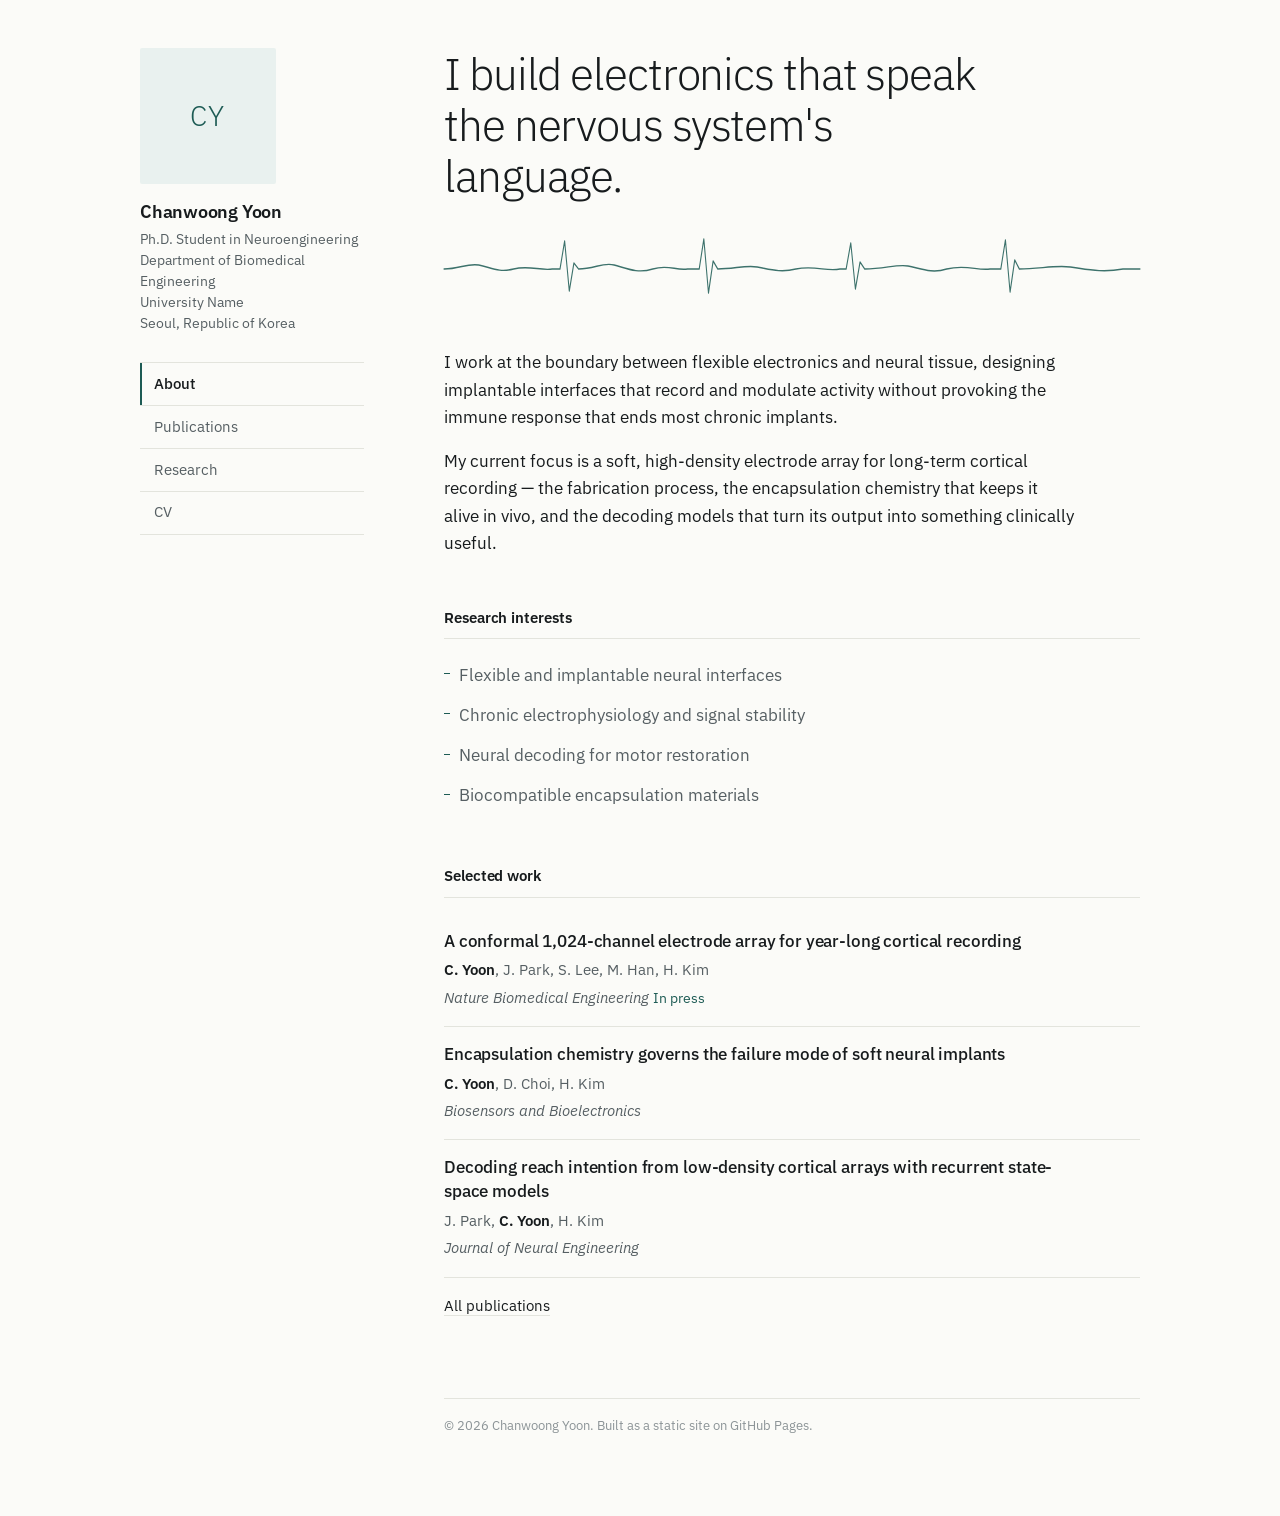
==== index.html @ 0657a68b "first update, need to modify details" ====
<!DOCTYPE html>
<html lang="en">
<head>
<meta charset="utf-8">
<meta name="viewport" content="width=device-width, initial-scale=1">
<title>Chanwoong Yoon</title>
<meta name="description" content="Chanwoong Yoon — neuroengineering researcher working on implantable neural interfaces.">
<link rel="preconnect" href="https://fonts.googleapis.com">
<link rel="preconnect" href="https://fonts.gstatic.com" crossorigin>
<link href="https://fonts.googleapis.com/css2?family=IBM+Plex+Sans:ital,wght@0,300;0,400;0,500;0,600;1,400&display=swap" rel="stylesheet">
<link rel="stylesheet" href="assets/css/style.css">
</head>
<body data-page="index.html">

<a class="skip" href="#main">Skip to content</a>

<div class="shell">
  <aside class="rail" id="rail"></aside>

  <main class="main" id="main">

    <div class="hero">
      <h1 id="statement"></h1>
      <svg class="trace" viewBox="0 0 900 72" preserveAspectRatio="none" aria-hidden="true" focusable="false">
        <path d="M0,40 C20,40 30,34 45,36 S70,44 90,40 C110,36 125,42 140,40 L150,40 L156,12 L162,62 L168,34 L174,40 C195,40 205,33 220,36 S250,45 270,40 C290,35 300,42 315,40 L330,40 L336,10 L342,64 L348,32 L354,40 C375,40 390,36 405,38 S435,44 455,40 C480,36 495,43 512,40 L520,40 L526,14 L532,60 L538,33 L544,40 C570,40 585,35 600,37 S630,45 650,40 C675,35 690,42 706,40 L720,40 L726,11 L732,63 L738,31 L744,40 C770,40 790,36 810,38 S850,44 878,40 L900,40"/>
      </svg>
    </div>

    <section class="section">
      <div id="intro"></div>
    </section>

    <section class="section">
      <h2>Research interests</h2>
      <ul class="plain-list" id="interests"></ul>
    </section>

    <section class="section">
      <h2>Selected work</h2>
      <div id="selected"></div>
      <p class="selected-note"><a href="publications.html">All publications</a></p>
    </section>

    <footer class="foot" id="foot"></footer>
  </main>
</div>

<script src="data/profile.js"></script>
<script src="data/publications.js"></script>
<script src="assets/js/site.js"></script>
</body>
</html>
---- assets/css/style.css ----
/* ==================================================================
   Chanwoong Yoon — personal site
   Single typeface (IBM Plex Sans), off-white paper, one deep teal
   accent. Left rail for identity and navigation; narrow measure for
   reading. All spacing derives from the --step scale below.
   ================================================================== */

:root {
  --paper:        #FBFBF8;
  --paper-sunk:   #F3F4EF;
  --ink:          #171B1D;
  --ink-soft:     #565F63;
  --ink-faint:    #8C9497;
  --rule:         #E3E4DD;
  --signal:       #1D5B54;
  --signal-tint:  #E9F1EF;

  --measure: 63ch;

  --step-1: 0.5rem;
  --step-2: 1rem;
  --step-3: 1.75rem;
  --step-4: 3rem;
  --step-5: 5rem;

  --sans: "IBM Plex Sans", ui-sans-serif, system-ui, -apple-system,
          "Segoe UI", "Apple SD Gothic Neo", "Noto Sans KR", sans-serif;
}

*, *::before, *::after { box-sizing: border-box; }

html { -webkit-text-size-adjust: 100%; }

body {
  margin: 0;
  background: var(--paper);
  color: var(--ink);
  font-family: var(--sans);
  font-size: 1.0625rem;
  line-height: 1.62;
  font-weight: 400;
  -webkit-font-smoothing: antialiased;
  font-feature-settings: "kern" 1;
}

p { margin: 0 0 var(--step-2); max-width: var(--measure); }
p:last-child { margin-bottom: 0; }

a {
  color: inherit;
  text-decoration: none;
  border-bottom: 1px solid var(--rule);
  transition: border-color .15s ease, color .15s ease;
}
a:hover { color: var(--signal); border-bottom-color: var(--signal); }
a:focus-visible {
  outline: 2px solid var(--signal);
  outline-offset: 3px;
  border-radius: 2px;
}

img { max-width: 100%; display: block; }

/* ---------- skip link ---------------------------------------- */

.skip {
  position: absolute;
  left: -9999px;
  top: var(--step-2);
  background: var(--ink);
  color: var(--paper);
  padding: .5rem .9rem;
  border: 0;
  border-radius: 3px;
  z-index: 10;
}
.skip:focus { left: var(--step-2); }

/* ---------- shell -------------------------------------------- */

.shell {
  display: grid;
  grid-template-columns: 14rem minmax(0, 1fr);
  gap: var(--step-5);
  max-width: 66rem;
  margin: 0 auto;
  padding: var(--step-4) var(--step-3) var(--step-5);
}

.rail {
  position: sticky;
  top: var(--step-4);
  align-self: start;
}

.main { min-width: 0; }

/* ---------- identity ----------------------------------------- */

.portrait-frame {
  position: relative;
  width: 8.5rem;
  height: 8.5rem;
  margin-bottom: var(--step-2);
  background: var(--signal-tint);
  border-radius: 2px;
  overflow: hidden;
  display: grid;
  place-items: center;
}
.portrait-frame span {
  font-size: 1.75rem;
  font-weight: 300;
  letter-spacing: .06em;
  color: var(--signal);
}
.portrait-frame img {
  position: absolute;
  inset: 0;
  width: 100%;
  height: 100%;
  object-fit: cover;
}

.rail-name {
  font-size: 1.125rem;
  font-weight: 600;
  letter-spacing: -0.012em;
  line-height: 1.3;
  margin: 0 0 .35rem;
}

.rail-meta {
  font-size: .875rem;
  line-height: 1.5;
  color: var(--ink-soft);
  margin: 0;
}
.rail-meta span { display: block; }

/* ---------- navigation --------------------------------------- */

.nav {
  margin: var(--step-3) 0 var(--step-3);
  border-top: 1px solid var(--rule);
}
.nav ul { list-style: none; margin: 0; padding: 0; }
.nav li { border-bottom: 1px solid var(--rule); }
.nav a {
  display: block;
  padding: .55rem 0 .55rem .75rem;
  border: 0;
  border-left: 2px solid transparent;
  font-size: .9375rem;
  color: var(--ink-soft);
}
.nav a:hover { color: var(--signal); }
.nav a[aria-current="page"] {
  color: var(--ink);
  font-weight: 500;
  border-left-color: var(--signal);
}

.rail-links {
  list-style: none;
  margin: 0;
  padding: 0;
  font-size: .875rem;
}
.rail-links li { margin-bottom: .35rem; }
.rail-links a { border-bottom-color: transparent; color: var(--ink-soft); }
.rail-links a:hover { border-bottom-color: var(--signal); }

/* ---------- hero --------------------------------------------- */

.hero { margin-bottom: var(--step-4); }

.hero h1 {
  font-size: clamp(1.85rem, 4vw, 2.75rem);
  font-weight: 300;
  line-height: 1.16;
  letter-spacing: -0.025em;
  margin: 0;
  max-width: 22ch;
}

.trace {
  width: 100%;
  height: 72px;
  margin: var(--step-3) 0 0;
  display: block;
  overflow: visible;
}
.trace path {
  fill: none;
  stroke: var(--signal);
  stroke-width: 1.4;
  stroke-linecap: round;
  stroke-linejoin: round;
  opacity: .85;
}
@media (prefers-reduced-motion: no-preference) {
  .trace path {
    stroke-dasharray: 2400;
    stroke-dashoffset: 2400;
    animation: trace-in 2.4s cubic-bezier(.22,.61,.36,1) .2s forwards;
  }
}
@keyframes trace-in { to { stroke-dashoffset: 0; } }

/* ---------- sections ----------------------------------------- */

.section { margin-top: var(--step-4); }
.section:first-child { margin-top: 0; }

.section > h2 {
  font-size: .9375rem;
  font-weight: 600;
  letter-spacing: -0.005em;
  margin: 0 0 var(--step-2);
  padding-bottom: .5rem;
  border-bottom: 1px solid var(--rule);
}

.page-title {
  font-size: clamp(1.6rem, 3.2vw, 2.125rem);
  font-weight: 300;
  letter-spacing: -0.022em;
  line-height: 1.2;
  margin: 0 0 var(--step-2);
}

.page-lede {
  color: var(--ink-soft);
  max-width: var(--measure);
  margin: 0 0 var(--step-4);
}

/* ---------- plain lists -------------------------------------- */

.plain-list { list-style: none; margin: 0; padding: 0; max-width: var(--measure); }
.plain-list li {
  padding: .4rem 0 .4rem .95rem;
  position: relative;
  color: var(--ink-soft);
}
.plain-list li::before {
  content: "";
  position: absolute;
  left: 0;
  top: 1.05em;
  width: .35rem;
  height: 1px;
  background: var(--signal);
}

/* ---------- publications ------------------------------------- */

.pub-year {
  font-size: .875rem;
  font-weight: 500;
  color: var(--ink-faint);
  font-variant-numeric: tabular-nums;
  margin: var(--step-3) 0 0;
  padding-bottom: .4rem;
  border-bottom: 1px solid var(--rule);
}
.pub-year:first-of-type { margin-top: 0; }

.pub {
  padding: var(--step-2) 0;
  border-bottom: 1px solid var(--rule);
}
.pub-title {
  font-size: 1.0625rem;
  font-weight: 500;
  line-height: 1.4;
  letter-spacing: -0.008em;
  margin: 0 0 .3rem;
  max-width: var(--measure);
}
.pub-authors {
  font-size: .9375rem;
  color: var(--ink-soft);
  margin: 0 0 .2rem;
  max-width: var(--measure);
}
.pub-authors .me { font-weight: 600; color: var(--ink); }
.pub-venue {
  font-size: .9375rem;
  color: var(--ink-soft);
  margin: 0;
  max-width: var(--measure);
}
.pub-venue em { font-style: italic; }
.pub-note {
  color: var(--signal);
  font-size: .875rem;
}
.pub-links {
  display: flex;
  flex-wrap: wrap;
  gap: 1rem;
  margin-top: .6rem;
}
.pub-links a {
  font-size: .8125rem;
  font-weight: 500;
  color: var(--signal);
  border-bottom-color: var(--signal-tint);
  padding-bottom: 1px;
}
.pub-links a:hover { border-bottom-color: var(--signal); }

.selected-note {
  margin-top: var(--step-2);
  font-size: .9375rem;
}

/* ---------- research ----------------------------------------- */

.topic {
  padding-top: var(--step-4);
  margin-top: var(--step-4);
  border-top: 1px solid var(--rule);
}
.topic:first-of-type { margin-top: 0; padding-top: 0; border-top: 0; }

.topic h2 {
  font-size: 1.3125rem;
  font-weight: 500;
  letter-spacing: -0.015em;
  line-height: 1.3;
  margin: 0 0 .6rem;
  max-width: 26ch;
}
.topic-lede {
  font-size: 1.1875rem;
  font-weight: 300;
  line-height: 1.45;
  color: var(--ink);
  margin-bottom: var(--step-2);
  max-width: 48ch;
}

.figure { margin: var(--step-3) 0 0; }
.figure img { border-radius: 2px; background: var(--paper-sunk); }
.figure figcaption {
  font-size: .8125rem;
  color: var(--ink-faint);
  margin-top: .5rem;
  max-width: 55ch;
}

.tags {
  display: flex;
  flex-wrap: wrap;
  gap: .4rem .5rem;
  list-style: none;
  margin: var(--step-2) 0 0;
  padding: 0;
}
.tags li {
  font-size: .8125rem;
  color: var(--ink-soft);
  background: var(--paper-sunk);
  padding: .18rem .55rem;
  border-radius: 2px;
}

/* ---------- CV ----------------------------------------------- */

.entry {
  display: grid;
  grid-template-columns: 9rem minmax(0, 1fr);
  gap: var(--step-2);
  padding: var(--step-2) 0;
  border-bottom: 1px solid var(--rule);
}
.entry:last-child { border-bottom: 0; }

.entry-period {
  font-size: .875rem;
  color: var(--ink-faint);
  font-variant-numeric: tabular-nums;
  padding-top: .15rem;
}
.entry-title {
  font-size: 1.0625rem;
  font-weight: 500;
  letter-spacing: -0.008em;
  margin: 0 0 .15rem;
}
.entry-org { color: var(--ink-soft); margin: 0; }
.entry-detail {
  color: var(--ink-soft);
  font-size: .9375rem;
  margin: .25rem 0 0;
}
.entry ul {
  margin: .5rem 0 0;
  padding-left: 1.1rem;
  color: var(--ink-soft);
  font-size: .9375rem;
}
.entry li { margin-bottom: .25rem; }

.skill-group {
  display: grid;
  grid-template-columns: 9rem minmax(0, 1fr);
  gap: var(--step-2);
  padding: var(--step-2) 0;
  border-bottom: 1px solid var(--rule);
}
.skill-group:last-child { border-bottom: 0; }
.skill-group h3 {
  font-size: .9375rem;
  font-weight: 500;
  margin: 0;
  color: var(--ink-soft);
}
.skill-group p { margin: 0; color: var(--ink); }

.cv-actions { margin-bottom: var(--step-4); }
.cv-actions a {
  font-size: .9375rem;
  font-weight: 500;
  color: var(--signal);
  border-bottom-color: var(--signal-tint);
}
.cv-actions a:hover { border-bottom-color: var(--signal); }

/* ---------- footer ------------------------------------------- */

.foot {
  margin-top: var(--step-5);
  padding-top: var(--step-2);
  border-top: 1px solid var(--rule);
  font-size: .8125rem;
  color: var(--ink-faint);
}
.foot p { margin: 0; }

/* ---------- responsive --------------------------------------- */

@media (max-width: 62rem) {
  .shell {
    grid-template-columns: 1fr;
    gap: var(--step-4);
    padding: var(--step-3) var(--step-3) var(--step-4);
  }
  .rail {
    position: static;
    display: grid;
    grid-template-columns: 5.5rem minmax(0, 1fr);
    gap: var(--step-2) var(--step-2);
    align-items: center;
  }
  .portrait-frame {
    width: 5.5rem;
    height: 5.5rem;
    margin: 0;
    grid-row: span 2;
  }
  .portrait-frame span { font-size: 1.25rem; }
  .rail-identity { align-self: end; }
  .nav {
    grid-column: 1 / -1;
    margin: var(--step-1) 0 0;
    border-top: 1px solid var(--rule);
    border-bottom: 1px solid var(--rule);
  }
  .nav ul {
    display: flex;
    flex-wrap: wrap;
    gap: 0 1.25rem;
  }
  .nav li { border-bottom: 0; }
  .nav a {
    padding: .6rem 0;
    border-left: 0;
    border-bottom: 2px solid transparent;
  }
  .nav a[aria-current="page"] {
    border-left-color: transparent;
    border-bottom-color: var(--signal);
  }
  .rail-links {
    grid-column: 1 / -1;
    display: flex;
    flex-wrap: wrap;
    gap: 0 1rem;
  }
  .rail-links li { margin-bottom: 0; }
}

@media (max-width: 34rem) {
  body { font-size: 1rem; }
  .rail { grid-template-columns: 4.5rem minmax(0, 1fr); }
  .portrait-frame { width: 4.5rem; height: 4.5rem; }
  .entry, .skill-group { grid-template-columns: 1fr; gap: .35rem; }
  .entry-period { padding-top: 0; }
  .trace { height: 56px; }
}

/* ---------- print (CV page) ---------------------------------- */

@media print {
  .rail, .foot, .cv-actions, .trace { display: none; }
  .shell { display: block; padding: 0; max-width: none; }
  body { font-size: 10.5pt; color: #000; background: #fff; }
  a { border: 0; }
  .entry { break-inside: avoid; }
}
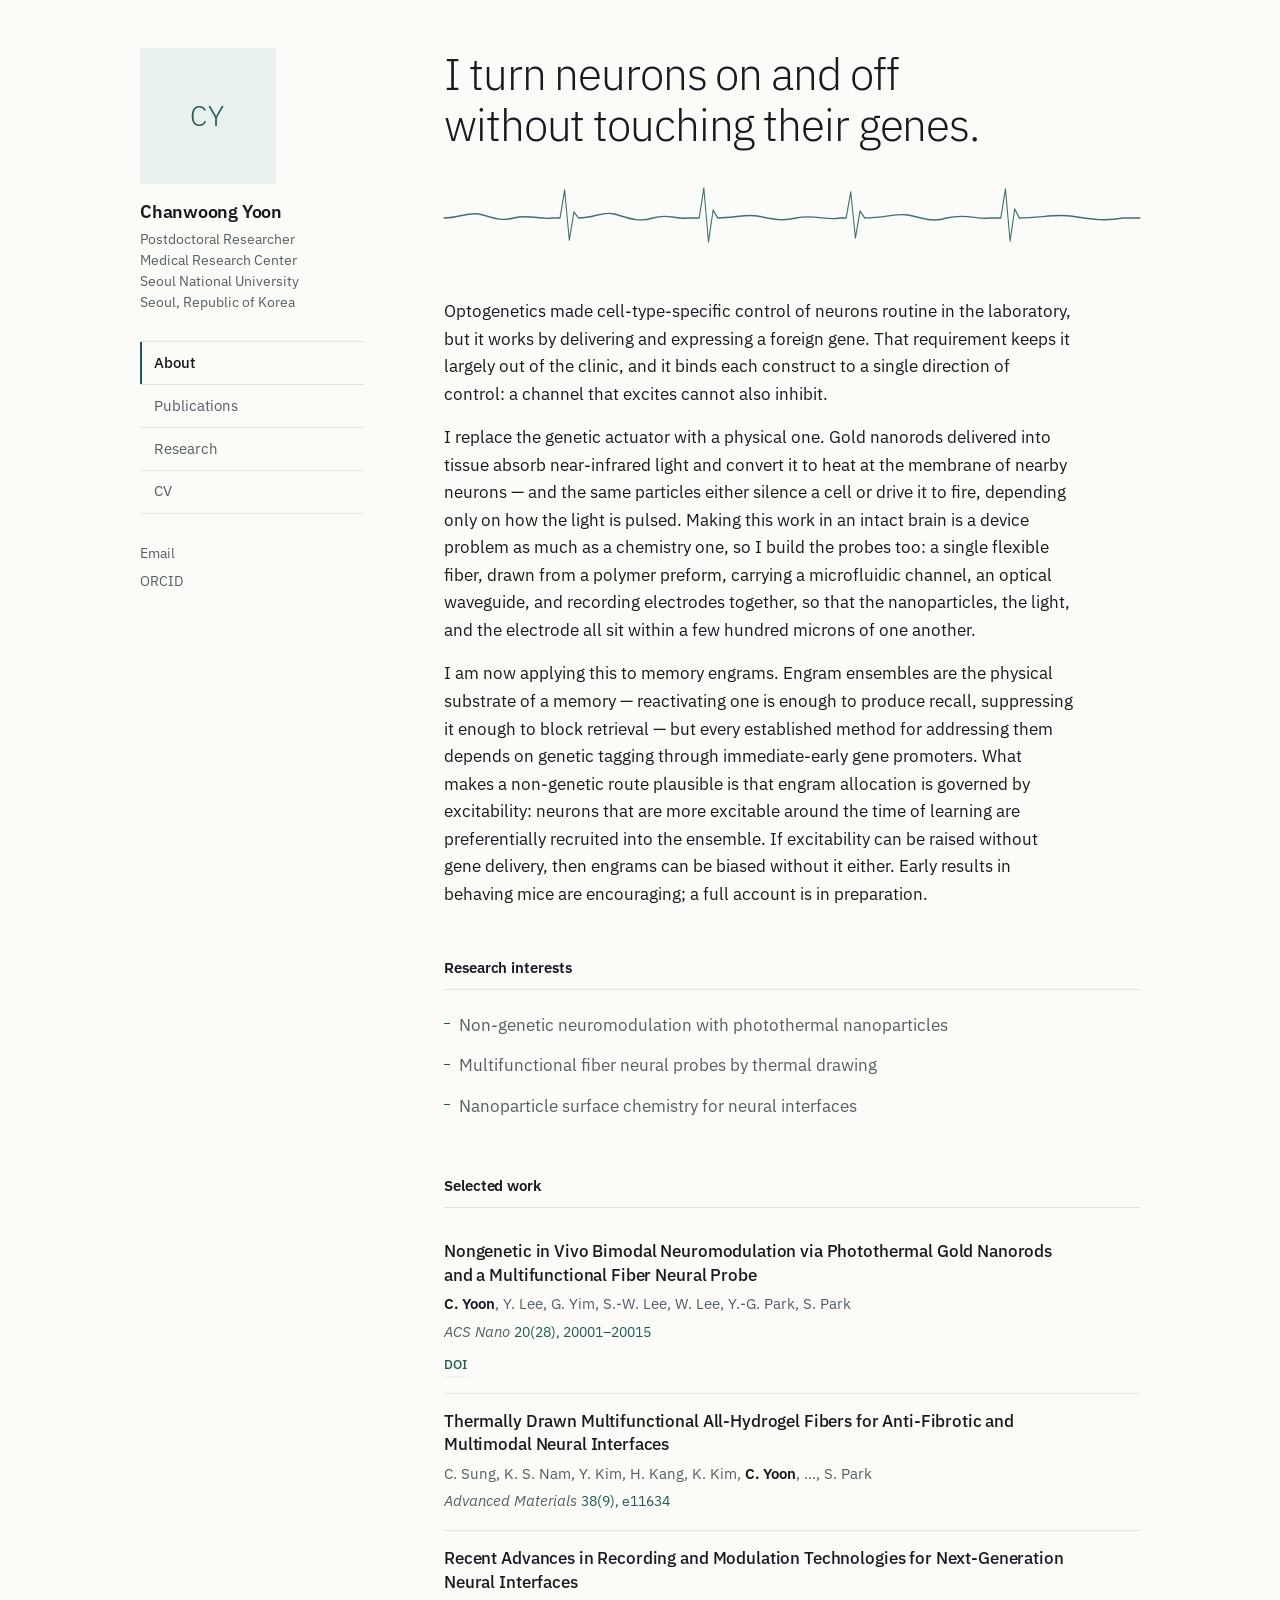
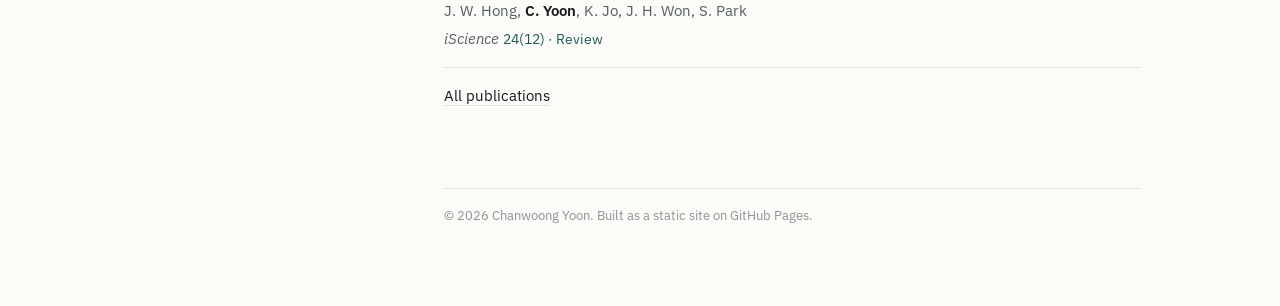
==== commit f6051133: "Replace placeholder content with actual research and publications The template shipped with example " ====
--- a/index.html
+++ b/index.html
@@ -4,7 +4,7 @@
 <meta charset="utf-8">
 <meta name="viewport" content="width=device-width, initial-scale=1">
 <title>Chanwoong Yoon</title>
-<meta name="description" content="Chanwoong Yoon — neuroengineering researcher working on implantable neural interfaces.">
+<meta name="description" content="Chanwoong Yoon — postdoctoral researcher at Seoul National University working on non-genetic neuromodulation with photothermal gold nanorods and multifunctional fiber neural probes.">
 <link rel="preconnect" href="https://fonts.googleapis.com">
 <link rel="preconnect" href="https://fonts.gstatic.com" crossorigin>
 <link href="https://fonts.googleapis.com/css2?family=IBM+Plex+Sans:ital,wght@0,300;0,400;0,500;0,600;1,400&display=swap" rel="stylesheet">
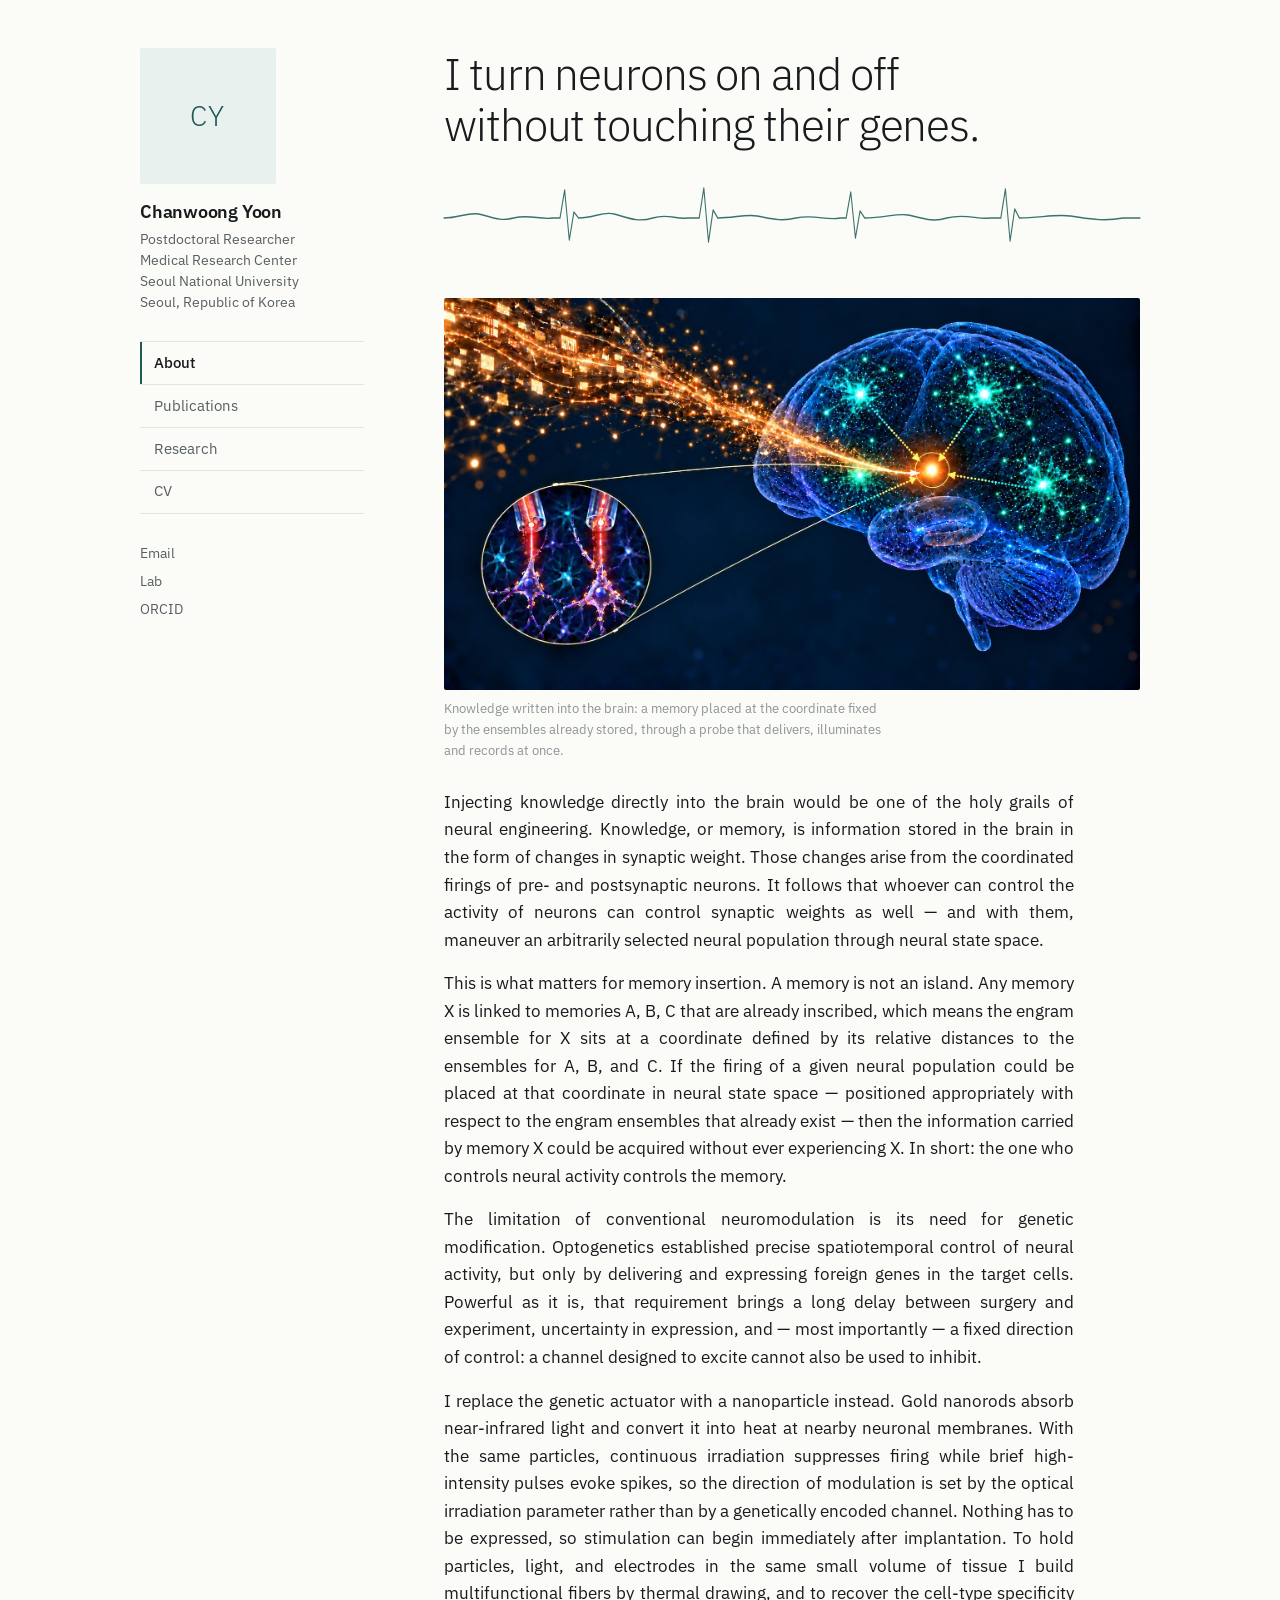
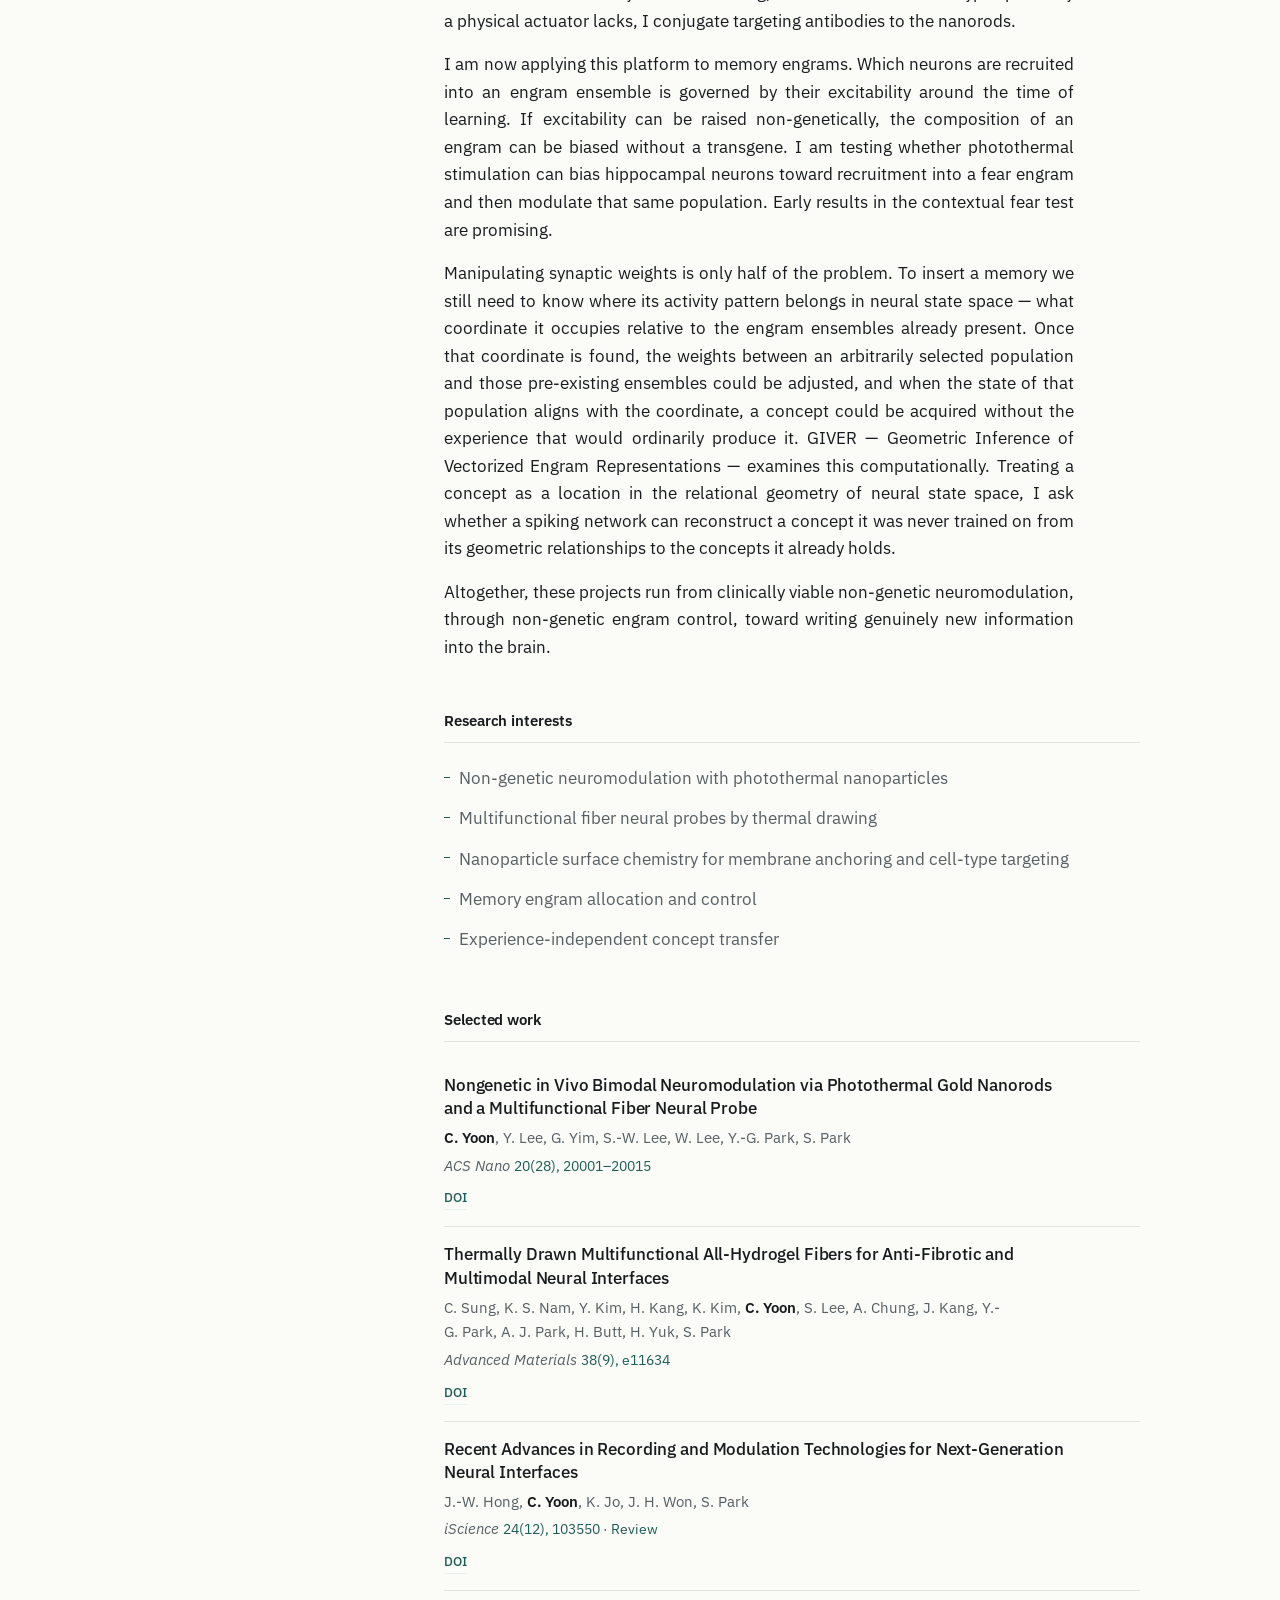
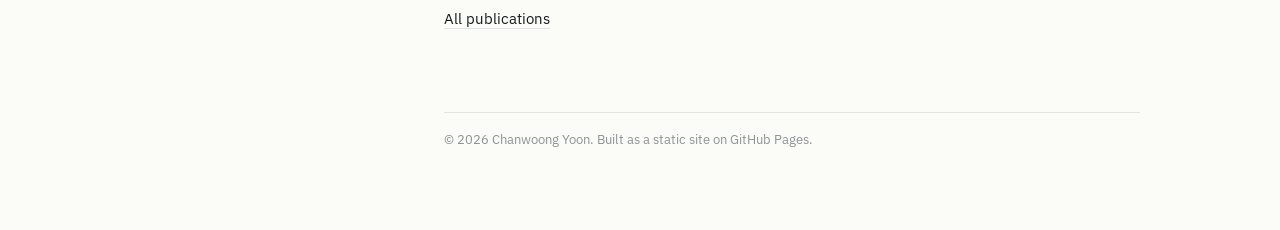
==== commit 584c139c: "Add figures to the home page and each research topic Six illustrations, one per section, placed ahea" ====
--- a/index.html
+++ b/index.html
@@ -27,7 +27,14 @@
     </div>
 
     <section class="section">
+      <figure class="figure">
+        <img src="assets/img/introduction.jpg" width="1672" height="941"
+             alt="Knowledge streaming into a brain, converging on one engram ensemble whose position is fixed by the ensembles around it; an inset shows a fiber probe among neurons.">
+        <figcaption>Knowledge written into the brain: a memory placed at the coordinate fixed by the ensembles already stored, through a probe that delivers, illuminates and records at once.</figcaption>
+      </figure>
+
       <div id="intro"></div>
+
     </section>
 
     <section class="section">
--- a/assets/css/style.css
+++ b/assets/css/style.css
@@ -59,7 +59,7 @@
   border-radius: 2px;
 }
 
-img { max-width: 100%; display: block; }
+img { max-width: 100%; height: auto; display: block; }
 
 /* ---------- skip link ---------------------------------------- */
 
@@ -208,6 +208,19 @@
 }
 @keyframes trace-in { to { stroke-dashoffset: 0; } }
 
+/* 본문 산문은 양쪽 정렬.
+   전문 용어가 길어 단어 사이가 벌어지기 쉬우므로 자동 하이픈을 함께 켠다.
+   (html lang="en" 이 있어야 하이픈이 동작합니다)
+   저자명·학술지명·기간 같은 서지 정보는 산문이 아니므로 제외한다. */
+#intro p,
+.page-lede,
+.topic p,
+.entry li {
+  text-align: justify;
+  -webkit-hyphens: auto;
+  hyphens: auto;
+}
+
 /* ---------- sections ----------------------------------------- */
 
 .section { margin-top: var(--step-4); }
@@ -343,7 +356,17 @@
   max-width: 48ch;
 }
 
-.figure { margin: var(--step-3) 0 0; }
+.figure { margin: var(--step-3) 0; }
+
+/* Research 그림은 각 절의 abstract 역할이라, 정사각 원본이 그대로 들어가면
+   절 하나가 한 화면을 다 차지한다. 표시 높이만 제한하고 가운데를 보여준다.
+   원본 파일은 손대지 않는다. 홈의 16:9 그림은 이미 이보다 낮아 영향 없음. */
+.topic .figure img {
+  width: 100%;
+  max-height: 440px;
+  object-fit: cover;
+  object-position: center;
+}
 .figure img { border-radius: 2px; background: var(--paper-sunk); }
 .figure figcaption {
   font-size: .8125rem;
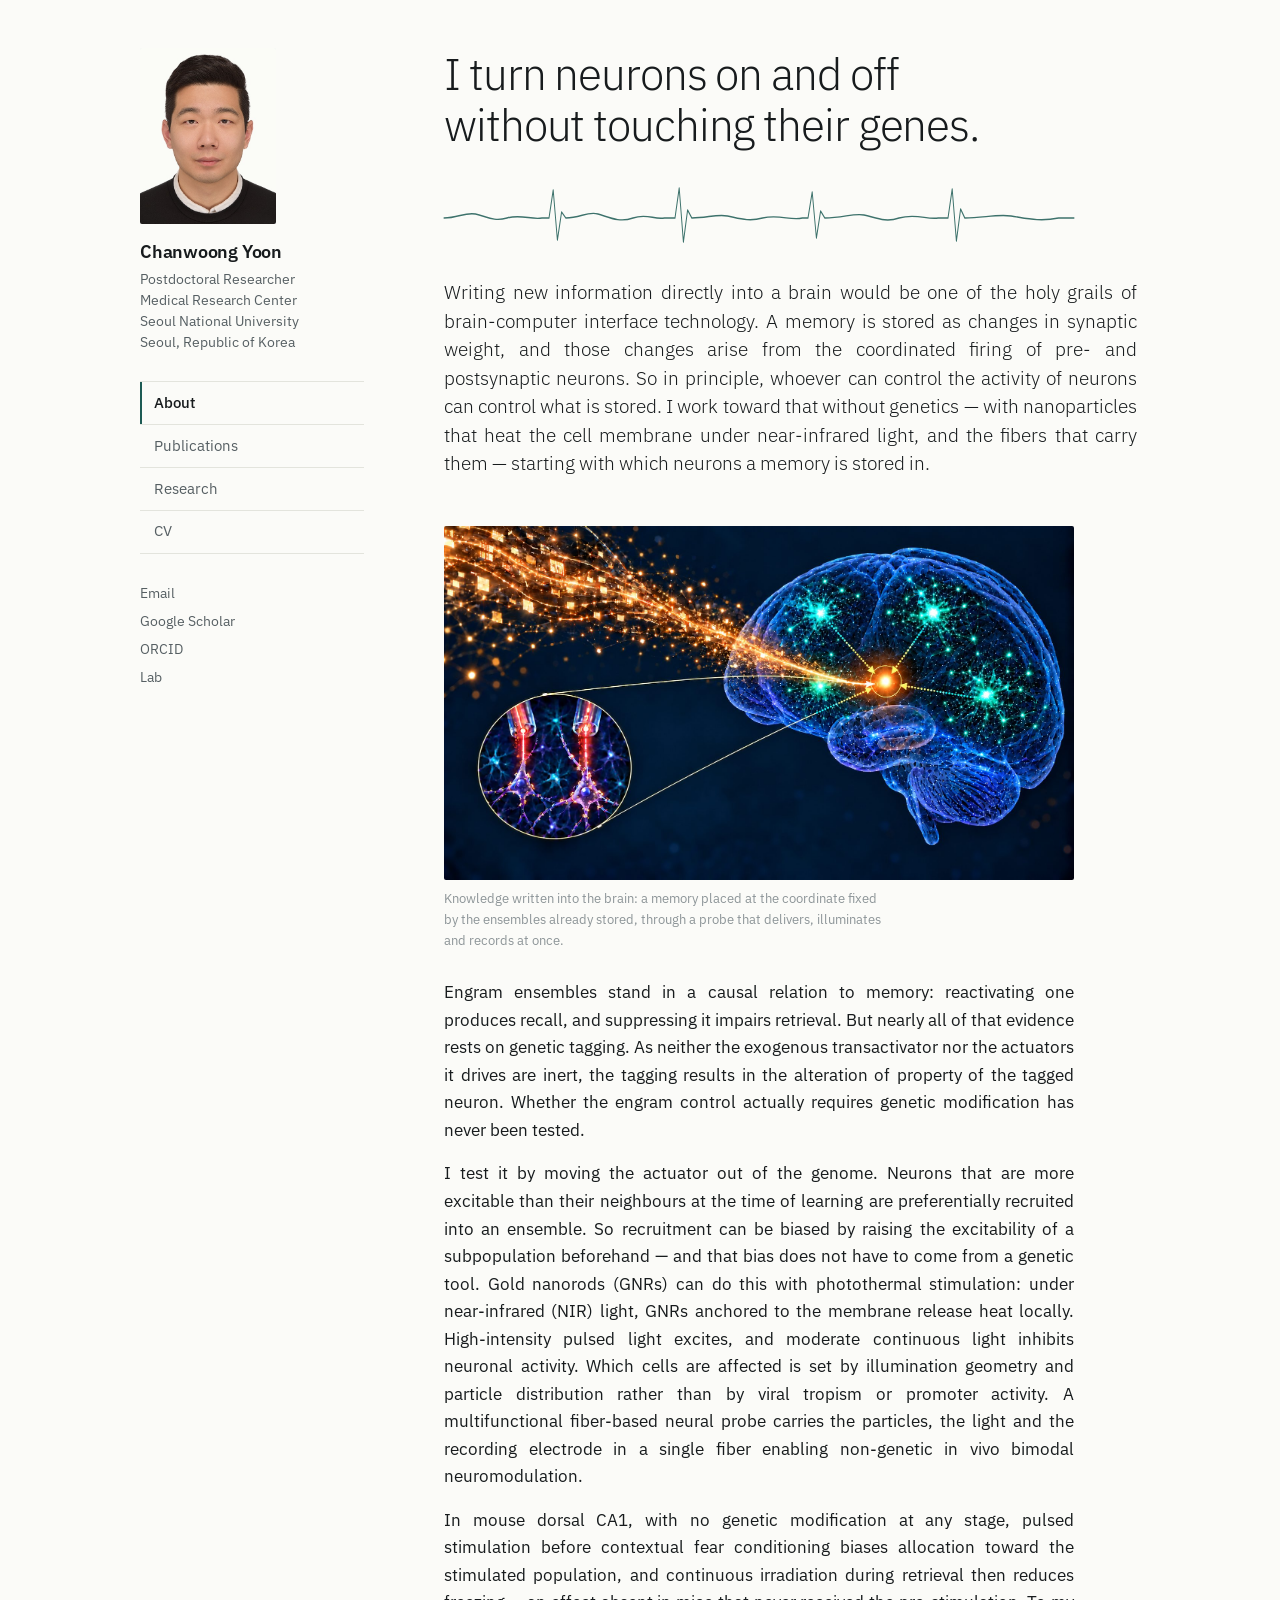
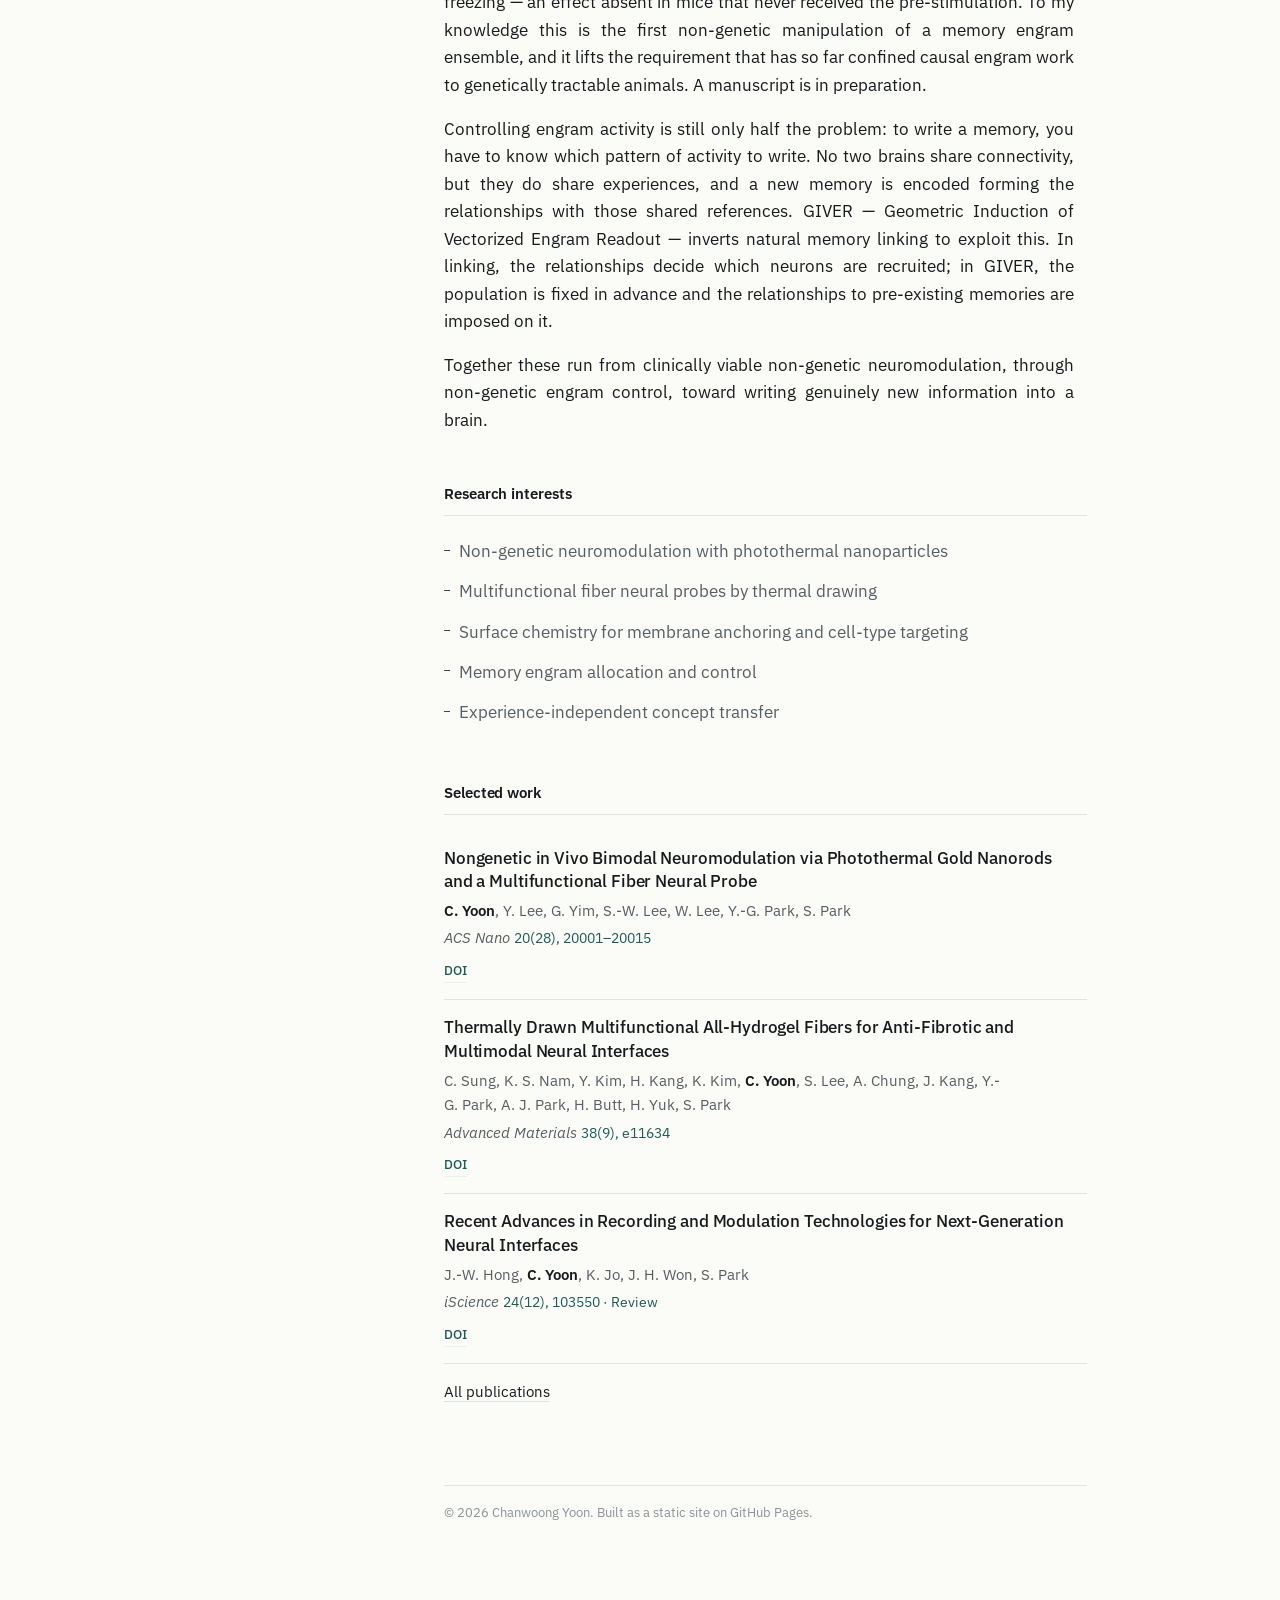
==== commit 8e3462c7: "Lift the summary paragraph into the hero, above the figure It sat under a 440px figure, so the reade" ====
--- a/index.html
+++ b/index.html
@@ -24,6 +24,7 @@
       <svg class="trace" viewBox="0 0 900 72" preserveAspectRatio="none" aria-hidden="true" focusable="false">
         <path d="M0,40 C20,40 30,34 45,36 S70,44 90,40 C110,36 125,42 140,40 L150,40 L156,12 L162,62 L168,34 L174,40 C195,40 205,33 220,36 S250,45 270,40 C290,35 300,42 315,40 L330,40 L336,10 L342,64 L348,32 L354,40 C375,40 390,36 405,38 S435,44 455,40 C480,36 495,43 512,40 L520,40 L526,14 L532,60 L538,33 L544,40 C570,40 585,35 600,37 S630,45 650,40 C675,35 690,42 706,40 L720,40 L726,11 L732,63 L738,31 L744,40 C770,40 790,36 810,38 S850,44 878,40 L900,40"/>
       </svg>
+      <p class="intro-lead" id="intro-lead"></p>
     </div>
 
     <section class="section">
--- a/assets/css/style.css
+++ b/assets/css/style.css
@@ -16,6 +16,9 @@
   --signal-tint:  #E9F1EF;
 
   --measure: 63ch;
+  /* 본문 문단(--measure, 17px 기준)이 실제로 차지하는 폭. ch 는 요소마다
+     글꼴 크기가 달라 값이 흔들리므로, 가로 구분선은 이 고정값에 맞춘다. */
+  --column: 40.1875rem;
 
   --step-1: 0.5rem;
   --step-2: 1rem;
@@ -97,10 +100,12 @@
 
 /* ---------- identity ----------------------------------------- */
 
+/* Portrait aspect (roughly 3:4) so the photo shows head and shoulders
+   rather than a square crop that stops at the neck. */
 .portrait-frame {
   position: relative;
   width: 8.5rem;
-  height: 8.5rem;
+  height: 11rem;
   margin-bottom: var(--step-2);
   background: var(--signal-tint);
   border-radius: 2px;
@@ -186,6 +191,7 @@
 
 .trace {
   width: 100%;
+  max-width: var(--measure);
   height: 72px;
   margin: var(--step-3) 0 0;
   display: block;
@@ -213,6 +219,7 @@
    (html lang="en" 이 있어야 하이픈이 동작합니다)
    저자명·학술지명·기간 같은 서지 정보는 산문이 아니므로 제외한다. */
 #intro p,
+.intro-lead,
 .page-lede,
 .topic p,
 .entry li {
@@ -221,6 +228,16 @@
   hyphens: auto;
 }
 
+/* 첫 문단은 나머지를 읽지 않는 사람을 위한 요약이라, 그림 위 hero 안에 둔다.
+   본문과 구별되도록 크기를 올리고 굵기를 낮춘다. */
+.intro-lead {
+  font-size: 1.1875rem;
+  font-weight: 300;
+  line-height: 1.5;
+  margin: var(--step-3) 0 0;
+}
+.intro-lead:empty { display: none; }
+
 /* ---------- sections ----------------------------------------- */
 
 .section { margin-top: var(--step-4); }
@@ -233,6 +250,7 @@
   margin: 0 0 var(--step-2);
   padding-bottom: .5rem;
   border-bottom: 1px solid var(--rule);
+  max-width: var(--column);
 }
 
 .page-title {
@@ -277,12 +295,14 @@
   margin: var(--step-3) 0 0;
   padding-bottom: .4rem;
   border-bottom: 1px solid var(--rule);
+  max-width: var(--column);
 }
 .pub-year:first-of-type { margin-top: 0; }
 
 .pub {
   padding: var(--step-2) 0;
   border-bottom: 1px solid var(--rule);
+  max-width: var(--column);
 }
 .pub-title {
   font-size: 1.0625rem;
@@ -336,6 +356,7 @@
   padding-top: var(--step-4);
   margin-top: var(--step-4);
   border-top: 1px solid var(--rule);
+  max-width: var(--column);
 }
 .topic:first-of-type { margin-top: 0; padding-top: 0; border-top: 0; }
 
@@ -345,7 +366,9 @@
   letter-spacing: -0.015em;
   line-height: 1.3;
   margin: 0 0 .6rem;
-  max-width: 26ch;
+  /* 26ch 는 다섯 제목 중 넷을 두 줄로 접었다. 40ch 면 모두 한 줄에 들어가고,
+     가장 긴 제목도 60px 남아 대체 폰트에서 깨지지 않는다. */
+  max-width: 40ch;
 }
 .topic-lede {
   font-size: 1.1875rem;
@@ -356,7 +379,9 @@
   max-width: 48ch;
 }
 
-.figure { margin: var(--step-3) 0; }
+/* 그림도 본문과 같은 단 폭(63ch)에 맞춘다. 그러지 않으면 섹션 폭을 다 써서
+   문단보다 넓어지고 왼쪽 정렬만 같고 오른쪽 끝이 어긋난다. */
+.figure { margin: var(--step-3) 0; max-width: var(--measure); }
 
 /* Research 그림은 각 절의 abstract 역할이라, 정사각 원본이 그대로 들어가면
    절 하나가 한 화면을 다 차지한다. 표시 높이만 제한하고 가운데를 보여준다.
@@ -399,6 +424,7 @@
   gap: var(--step-2);
   padding: var(--step-2) 0;
   border-bottom: 1px solid var(--rule);
+  max-width: var(--column);
 }
 .entry:last-child { border-bottom: 0; }
 
@@ -434,6 +460,7 @@
   gap: var(--step-2);
   padding: var(--step-2) 0;
   border-bottom: 1px solid var(--rule);
+  max-width: var(--column);
 }
 .skill-group:last-child { border-bottom: 0; }
 .skill-group h3 {
@@ -459,6 +486,7 @@
   margin-top: var(--step-5);
   padding-top: var(--step-2);
   border-top: 1px solid var(--rule);
+  max-width: var(--column);
   font-size: .8125rem;
   color: var(--ink-faint);
 }
@@ -481,7 +509,7 @@
   }
   .portrait-frame {
     width: 5.5rem;
-    height: 5.5rem;
+    height: 7.1rem;
     margin: 0;
     grid-row: span 2;
   }
@@ -520,7 +548,7 @@
 @media (max-width: 34rem) {
   body { font-size: 1rem; }
   .rail { grid-template-columns: 4.5rem minmax(0, 1fr); }
-  .portrait-frame { width: 4.5rem; height: 4.5rem; }
+  .portrait-frame { width: 4.5rem; height: 5.8rem; }
   .entry, .skill-group { grid-template-columns: 1fr; gap: .35rem; }
   .entry-period { padding-top: 0; }
   .trace { height: 56px; }
